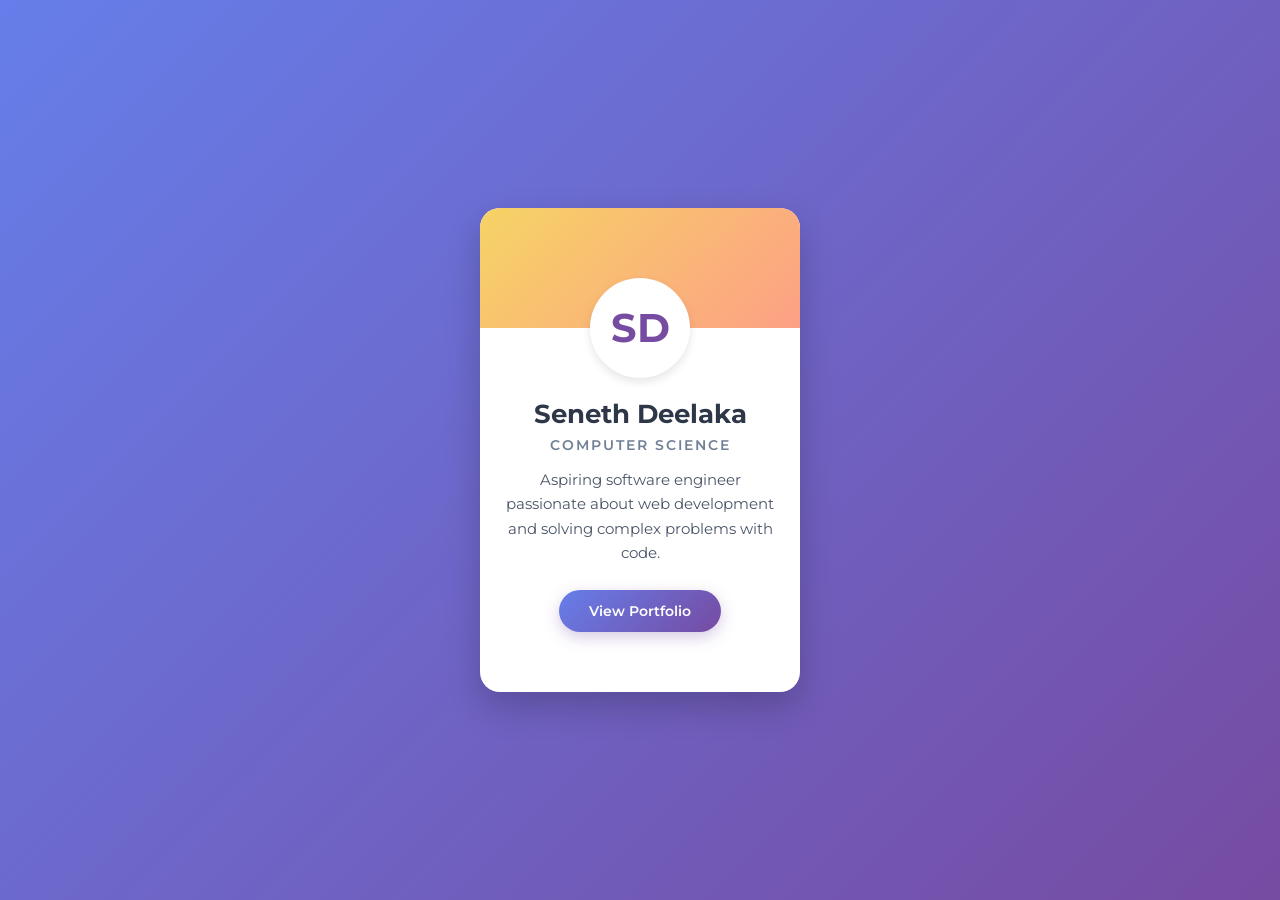
==== index.html @ caa6a50f "Add files via upload" ====
<!DOCTYPE html>
<html lang="en">
<head>
    <meta charset="UTF-8">
    <meta name="viewport" content="width=device-width, initial-scale=1.0">
    <title>Student Profile Card</title>
    <link rel="preconnect" href="https://fonts.googleapis.com">
    <link rel="preconnect" href="https://fonts.gstatic.com" crossorigin>
    <link href="https://fonts.googleapis.com/css2?family=Montserrat:wght@400;600;700&display=swap" rel="stylesheet">
    <style>
        /* Base styles */
        body {
            font-family: 'Montserrat', sans-serif;
            background: linear-gradient(135deg, #667eea 0%, #764ba2 100%);
            display: flex;
            justify-content: center;
            align-items: center;
            min-height: 100vh;
            margin: 0;
        }

        /* Card container */
        .profile-card {
            background-color: #ffffff;
            width: 320px;
            border-radius: 20px;
            box-shadow: 0 15px 35px rgba(0, 0, 0, 0.2);
            overflow: hidden;
            text-align: center;
            transition: transform 0.3s ease, box-shadow 0.3s ease;
        }

        .profile-card:hover {
            transform: translateY(-10px);
            box-shadow: 0 20px 40px rgba(0, 0, 0, 0.3);
        }

        /* Header / Banner area */
        .card-header {
            background: linear-gradient(135deg, #f6d365 0%, #fda085 100%);
            height: 120px;
            position: relative;
        }

        /* Profile Image Placeholder */
        .profile-image {
            width: 100px;
            height: 100px;
            background-color: #ffffff;
            border-radius: 50%;
            box-shadow: 0 4px 10px rgba(0,0,0,0.1);
            position: absolute;
            left: 50%;
            transform: translateX(-50%);
            bottom: -50px;
            display: flex;
            justify-content: center;
            align-items: center;
            color: #764ba2;
            font-size: 2.5rem;
            font-weight: bold;
        }

        /* Content area */
        .card-body {
            padding: 70px 25px 30px; /* Top padding accounts for image overlap */
        }

        .student-name {
            margin: 0;
            font-size: 1.6rem;
            color: #2d3748;
            font-weight: 700;
        }

        .student-stream {
            margin: 8px 0 15px;
            font-size: 0.85rem;
            color: #718096;
            text-transform: uppercase;
            letter-spacing: 2px;
            font-weight: 600;
        }

        .student-bio {
            font-size: 0.95rem;
            color: #4a5568;
            line-height: 1.6;
            margin-bottom: 25px;
        }

        /* Footer / Action button */
        .card-footer {
            padding-bottom: 30px;
        }

        .contact-btn {
            background: linear-gradient(135deg, #667eea 0%, #764ba2 100%);
            color: white;
            border: none;
            padding: 12px 30px;
            border-radius: 30px;
            font-size: 0.9rem;
            font-weight: 600;
            cursor: pointer;
            transition: transform 0.2s, box-shadow 0.2s;
            text-decoration: none;
            display: inline-block;
            box-shadow: 0 5px 15px rgba(118, 75, 162, 0.3);
        }

        .contact-btn:hover {
            transform: scale(1.05);
            box-shadow: 0 8px 20px rgba(118, 75, 162, 0.4);
        }
    </style>
</head>
<body>

    <div class="profile-card">
        <div class="card-header">
            <div class="profile-image" title="Profile Image Placeholder">
                SD
            </div>
        </div>
        <div class="card-body">
            <h2 class="student-name">Seneth Deelaka</h2>
            <p class="student-stream">Computer Science</p>
            <p class="student-bio">
                Aspiring software engineer passionate about web development and solving complex problems with code.
            </p> <!-- Short bio -->
            
            <div class="card-footer">
                <a href="#" class="contact-btn">View Portfolio</a>
            </div>
        </div>
    </div>

</body>
</html>
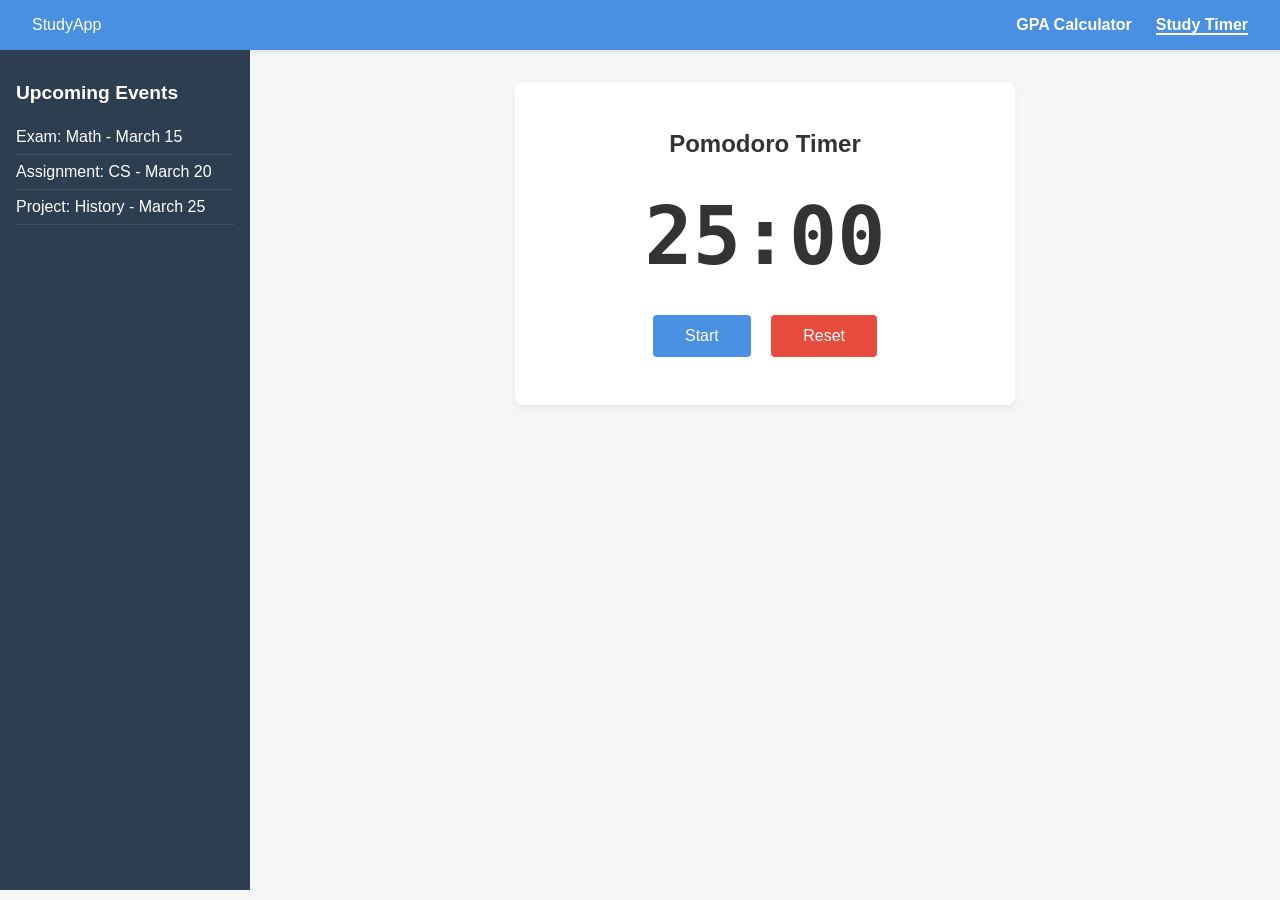
==== commit a361a150: "update" ====
--- a/index.html
+++ b/index.html
@@ -3,138 +3,47 @@
 <head>
     <meta charset="UTF-8">
     <meta name="viewport" content="width=device-width, initial-scale=1.0">
-    <title>Student Profile Card</title>
-    <link rel="preconnect" href="https://fonts.googleapis.com">
-    <link rel="preconnect" href="https://fonts.gstatic.com" crossorigin>
-    <link href="https://fonts.googleapis.com/css2?family=Montserrat:wght@400;600;700&display=swap" rel="stylesheet">
-    <style>
-        /* Base styles */
-        body {
-            font-family: 'Montserrat', sans-serif;
-            background: linear-gradient(135deg, #667eea 0%, #764ba2 100%);
-            display: flex;
-            justify-content: center;
-            align-items: center;
-            min-height: 100vh;
-            margin: 0;
-        }
-
-        /* Card container */
-        .profile-card {
-            background-color: #ffffff;
-            width: 320px;
-            border-radius: 20px;
-            box-shadow: 0 15px 35px rgba(0, 0, 0, 0.2);
-            overflow: hidden;
-            text-align: center;
-            transition: transform 0.3s ease, box-shadow 0.3s ease;
-        }
-
-        .profile-card:hover {
-            transform: translateY(-10px);
-            box-shadow: 0 20px 40px rgba(0, 0, 0, 0.3);
-        }
-
-        /* Header / Banner area */
-        .card-header {
-            background: linear-gradient(135deg, #f6d365 0%, #fda085 100%);
-            height: 120px;
-            position: relative;
-        }
-
-        /* Profile Image Placeholder */
-        .profile-image {
-            width: 100px;
-            height: 100px;
-            background-color: #ffffff;
-            border-radius: 50%;
-            box-shadow: 0 4px 10px rgba(0,0,0,0.1);
-            position: absolute;
-            left: 50%;
-            transform: translateX(-50%);
-            bottom: -50px;
-            display: flex;
-            justify-content: center;
-            align-items: center;
-            color: #764ba2;
-            font-size: 2.5rem;
-            font-weight: bold;
-        }
-
-        /* Content area */
-        .card-body {
-            padding: 70px 25px 30px; /* Top padding accounts for image overlap */
-        }
-
-        .student-name {
-            margin: 0;
-            font-size: 1.6rem;
-            color: #2d3748;
-            font-weight: 700;
-        }
-
-        .student-stream {
-            margin: 8px 0 15px;
-            font-size: 0.85rem;
-            color: #718096;
-            text-transform: uppercase;
-            letter-spacing: 2px;
-            font-weight: 600;
-        }
-
-        .student-bio {
-            font-size: 0.95rem;
-            color: #4a5568;
-            line-height: 1.6;
-            margin-bottom: 25px;
-        }
-
-        /* Footer / Action button */
-        .card-footer {
-            padding-bottom: 30px;
-        }
-
-        .contact-btn {
-            background: linear-gradient(135deg, #667eea 0%, #764ba2 100%);
-            color: white;
-            border: none;
-            padding: 12px 30px;
-            border-radius: 30px;
-            font-size: 0.9rem;
-            font-weight: 600;
-            cursor: pointer;
-            transition: transform 0.2s, box-shadow 0.2s;
-            text-decoration: none;
-            display: inline-block;
-            box-shadow: 0 5px 15px rgba(118, 75, 162, 0.3);
-        }
-
-        .contact-btn:hover {
-            transform: scale(1.05);
-            box-shadow: 0 8px 20px rgba(118, 75, 162, 0.4);
-        }
-    </style>
+    <title>Study Planner & Pomodoro Timer</title>
+    <link rel="stylesheet" href="style.css">
 </head>
 <body>
+    <nav class="navbar">
+        <div class="logo">StudyApp</div>
+        <ul class="nav-links">
+            <li><a href="#gpa">GPA Calculator</a></li>
+            <li><a href="#timer" class="active">Study Timer</a></li>
+        </ul>
+    </nav>
 
-    <div class="profile-card">
-        <div class="card-header">
-            <div class="profile-image" title="Profile Image Placeholder">
-                SD
-            </div>
-        </div>
-        <div class="card-body">
-            <h2 class="student-name">Seneth Deelaka</h2>
-            <p class="student-stream">Computer Science</p>
-            <p class="student-bio">
-                Aspiring software engineer passionate about web development and solving complex problems with code.
-            </p> <!-- Short bio -->
-            
-            <div class="card-footer">
-                <a href="#" class="contact-btn">View Portfolio</a>
-            </div>
-        </div>
+    <div class="container">
+        <aside class="sidebar">
+            <h3>Upcoming Events</h3>
+            <ul id="events-list">
+                <li>Exam: Math - March 15</li>
+                <li>Assignment: CS - March 20</li>
+                <li>Project: History - March 25</li>
+            </ul>
+        </aside>
+
+        <main class="dashboard">
+            <section id="timer" class="pomodoro-section">
+                <h2>Pomodoro Timer</h2>
+                <div class="timer-display">
+                    <span id="minutes">25</span>:<span id="seconds">00</span>
+                </div>
+                <div class="timer-controls">
+                    <button id="start-btn">Start</button>
+                    <button id="reset-btn">Reset</button>
+                </div>
+            </section>
+
+            <section id="gpa" class="gpa-section" style="display: none;">
+                <h2>GPA Calculator</h2>
+                <p>Coming soon...</p>
+            </section>
+        </main>
     </div>
 
+    <script src="script.js"></script>
 </body>
-</html>+</html>
--- a/style.css
+++ b/style.css
@@ -0,0 +1,124 @@
+:root {
+    --primary-color: #4a90e2;
+    --bg-color: #f4f7f6;
+    --sidebar-bg: #2c3e50;
+    --text-color: #333;
+    --white: #ffffff;
+}
+
+* {
+    box-sizing: border-box;
+    margin: 0;
+    padding: 0;
+}
+
+body {
+    font-family: 'Segoe UI', Tahoma, Geneva, Verdana, sans-serif;
+    background-color: var(--bg-color);
+    color: var(--text-color);
+}
+
+.navbar {
+    background-color: var(--primary-color);
+    color: var(--white);
+    display: flex;
+    justify-content: space-between;
+    align-items: center;
+    padding: 1rem 2rem;
+    box-shadow: 0 2px 4px rgba(0,0,0,0.1);
+}
+
+.nav-links {
+    list-style: none;
+    display: flex;
+}
+
+.nav-links li {
+    margin-left: 1.5rem;
+}
+
+.nav-links a {
+    color: var(--white);
+    text-decoration: none;
+    font-weight: bold;
+}
+
+.nav-links a.active {
+    border-bottom: 2px solid white;
+}
+
+.container {
+    display: flex;
+    min-height: calc(100vh - 60px);
+}
+
+.sidebar {
+    width: 250px;
+    background-color: var(--sidebar-bg);
+    color: var(--white);
+    padding: 2rem 1rem;
+}
+
+.sidebar h3 {
+    margin-bottom: 1rem;
+    font-size: 1.2rem;
+}
+
+#events-list {
+    list-style: none;
+}
+
+#events-list li {
+    padding: 0.5rem 0;
+    border-bottom: 1px solid rgba(255,255,255,0.1);
+}
+
+.dashboard {
+    flex: 1;
+    padding: 2rem;
+}
+
+.pomodoro-section {
+    background: var(--white);
+    padding: 3rem;
+    border-radius: 8px;
+    text-align: center;
+    box-shadow: 0 4px 6px rgba(0,0,0,0.05);
+    max-width: 500px;
+    margin: 0 auto;
+}
+
+.timer-display {
+    font-size: 5rem;
+    font-weight: bold;
+    margin: 2rem 0;
+    font-family: monospace;
+}
+
+.timer-controls button {
+    padding: 0.75rem 2rem;
+    font-size: 1rem;
+    margin: 0 0.5rem;
+    cursor: pointer;
+    border: none;
+    border-radius: 4px;
+    transition: background 0.2s;
+}
+
+#start-btn {
+    background-color: var(--primary-color);
+    color: white;
+}
+
+#start-btn:hover {
+    background-color: #357abd;
+}
+
+#reset-btn {
+    background-color: #e74c3c;
+    color: white;
+}
+
+#reset-btn:hover {
+    background-color: #c0392b;
+}
